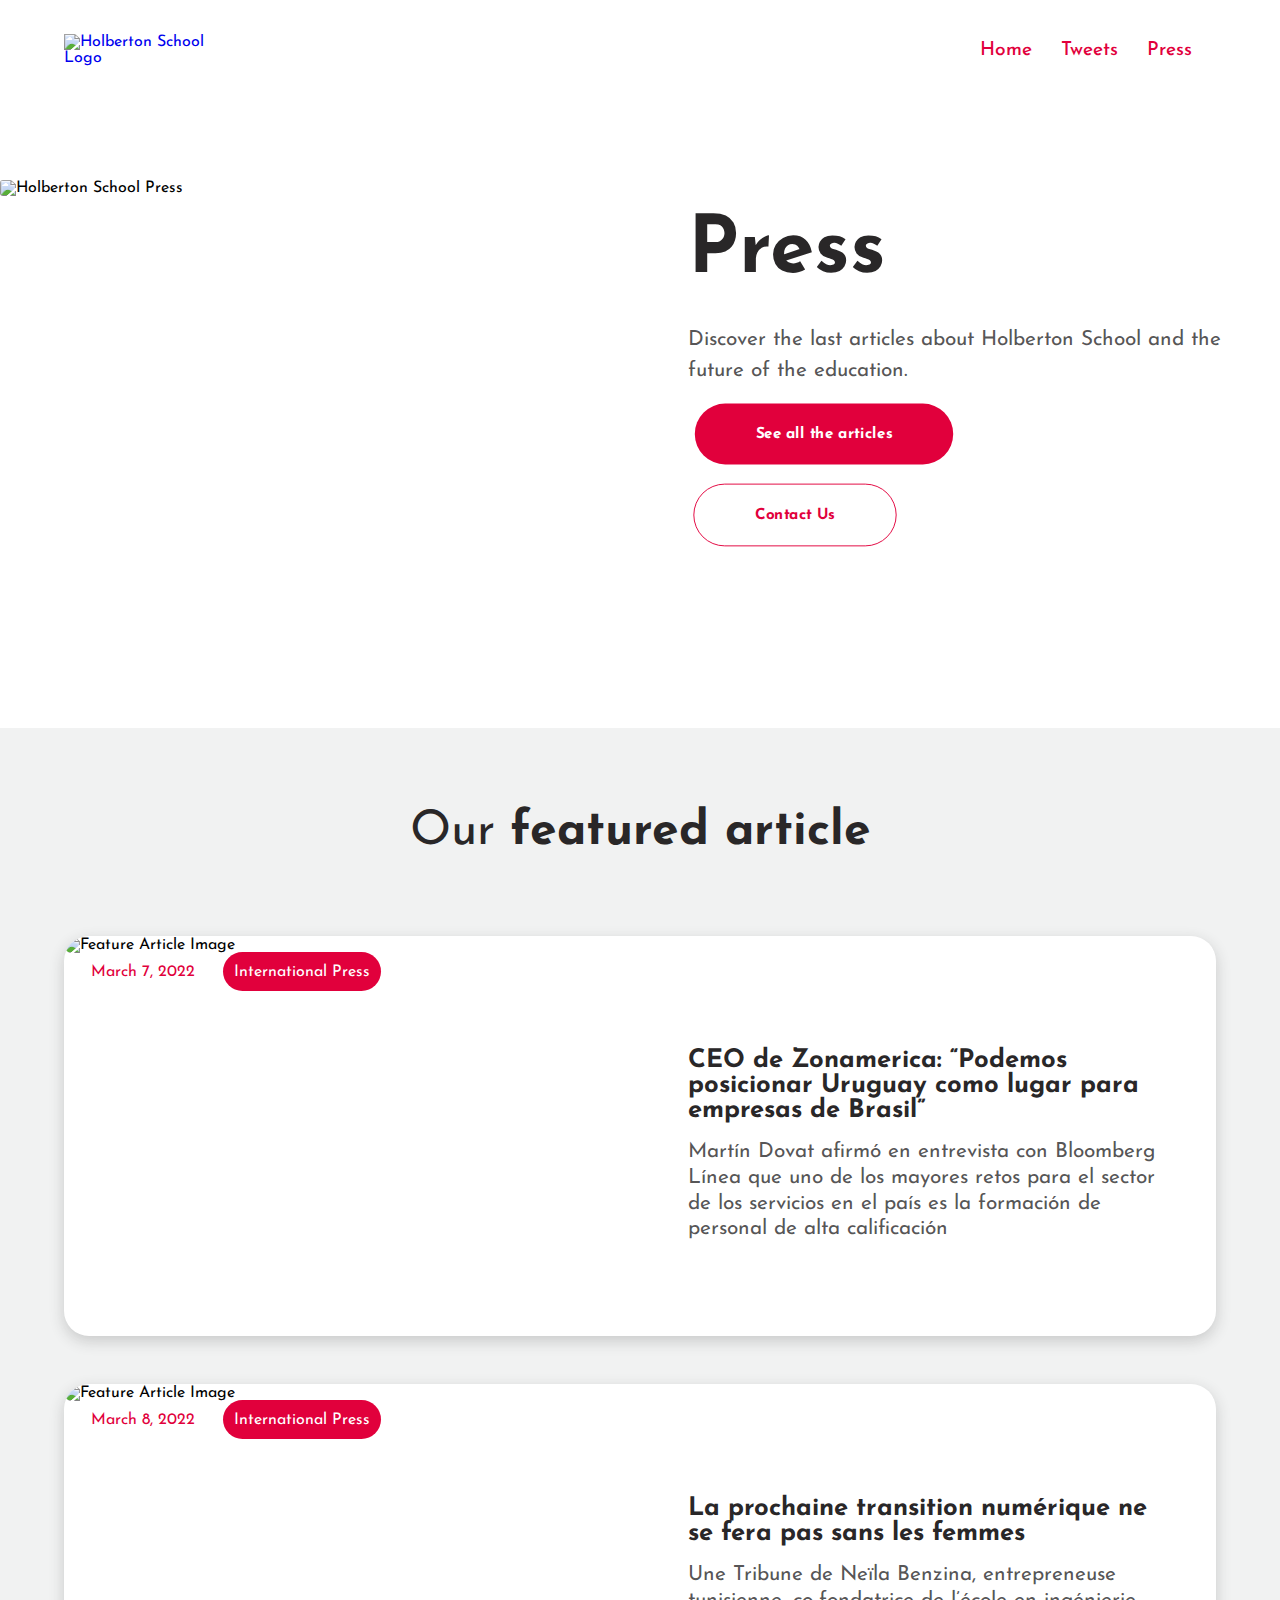
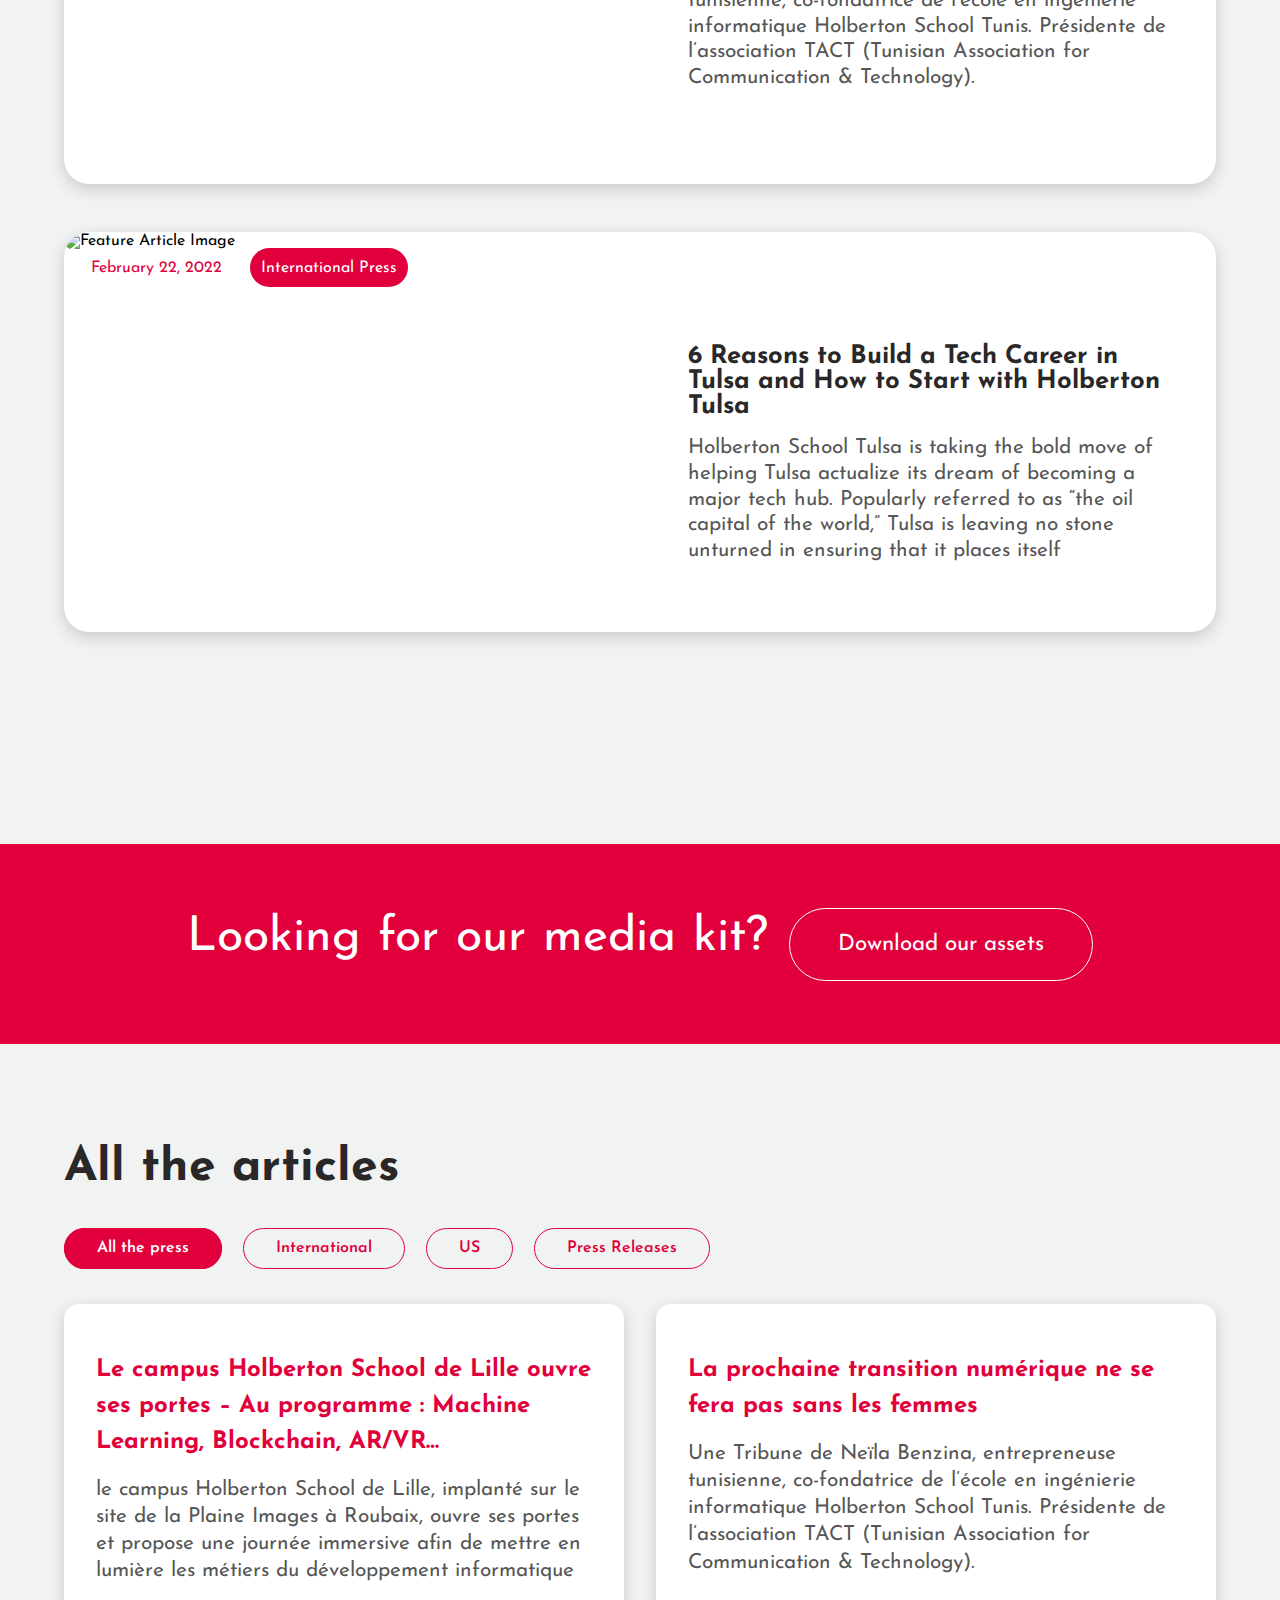
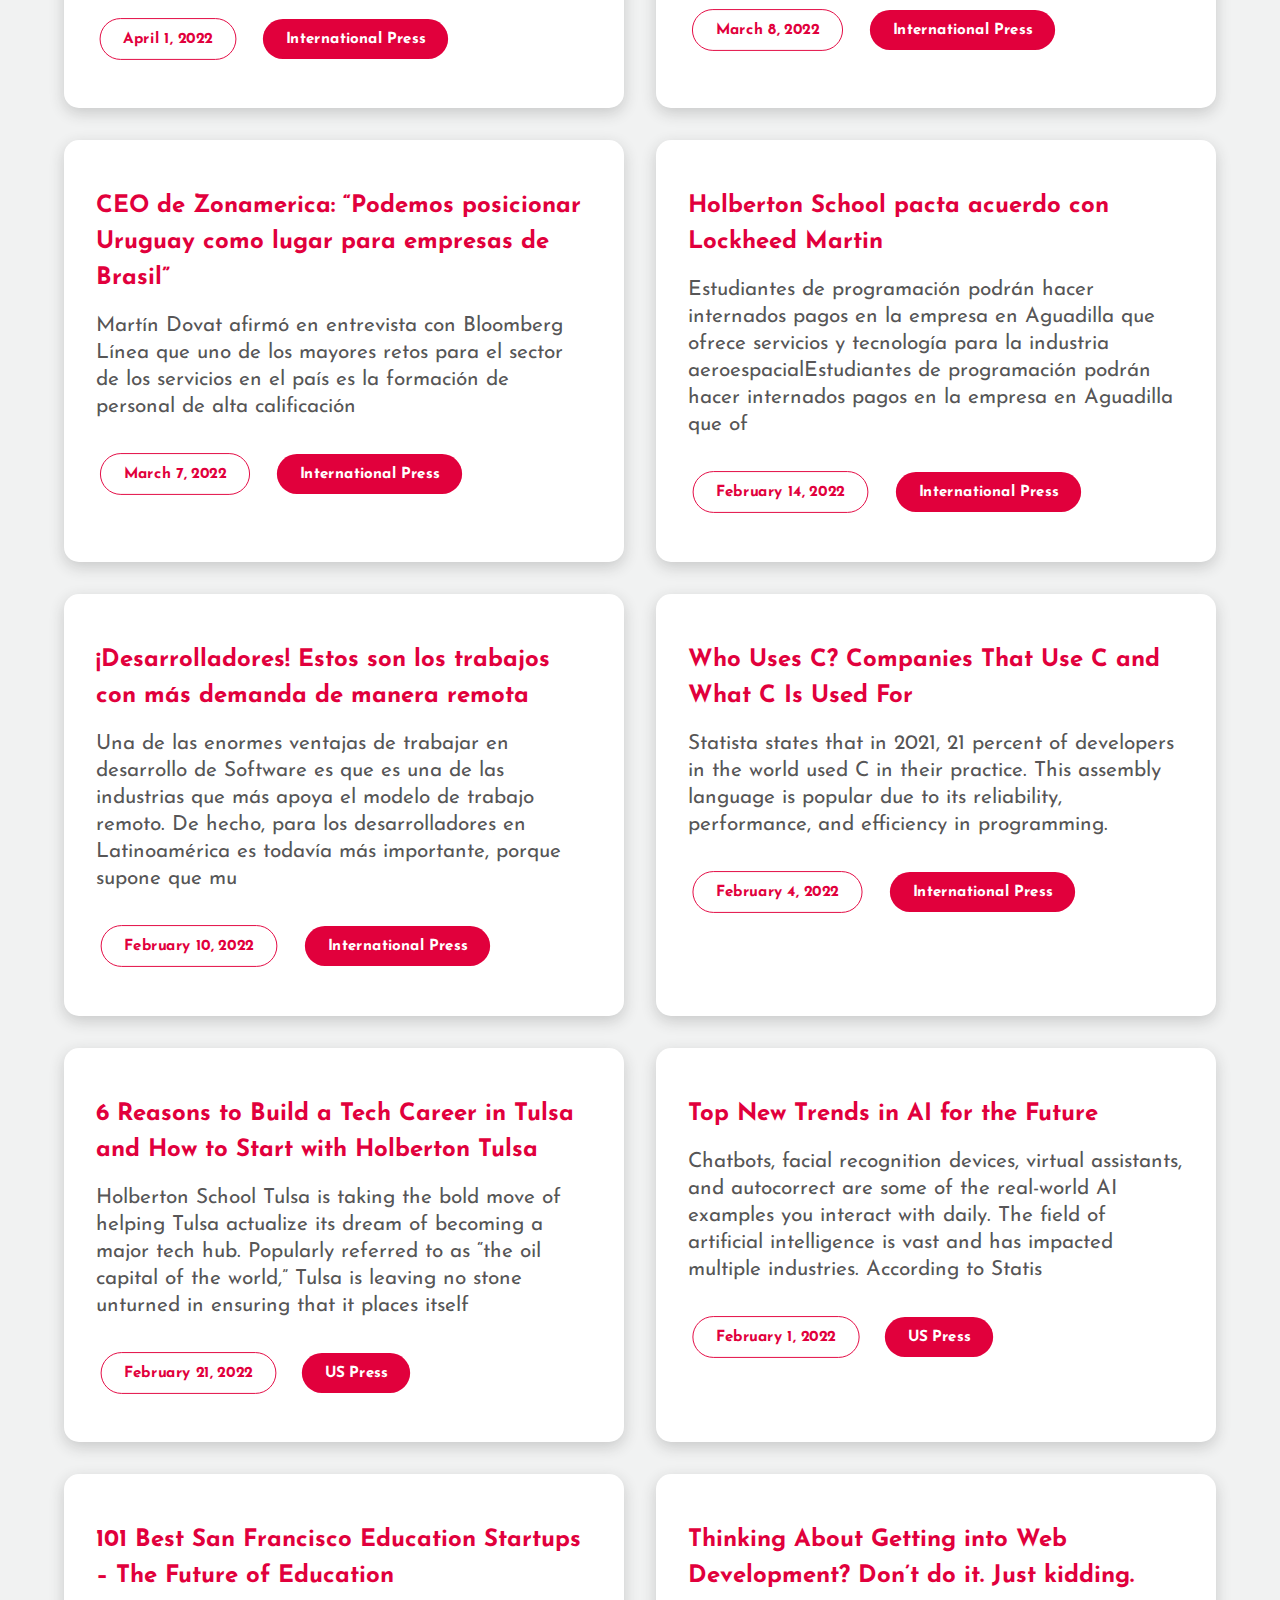
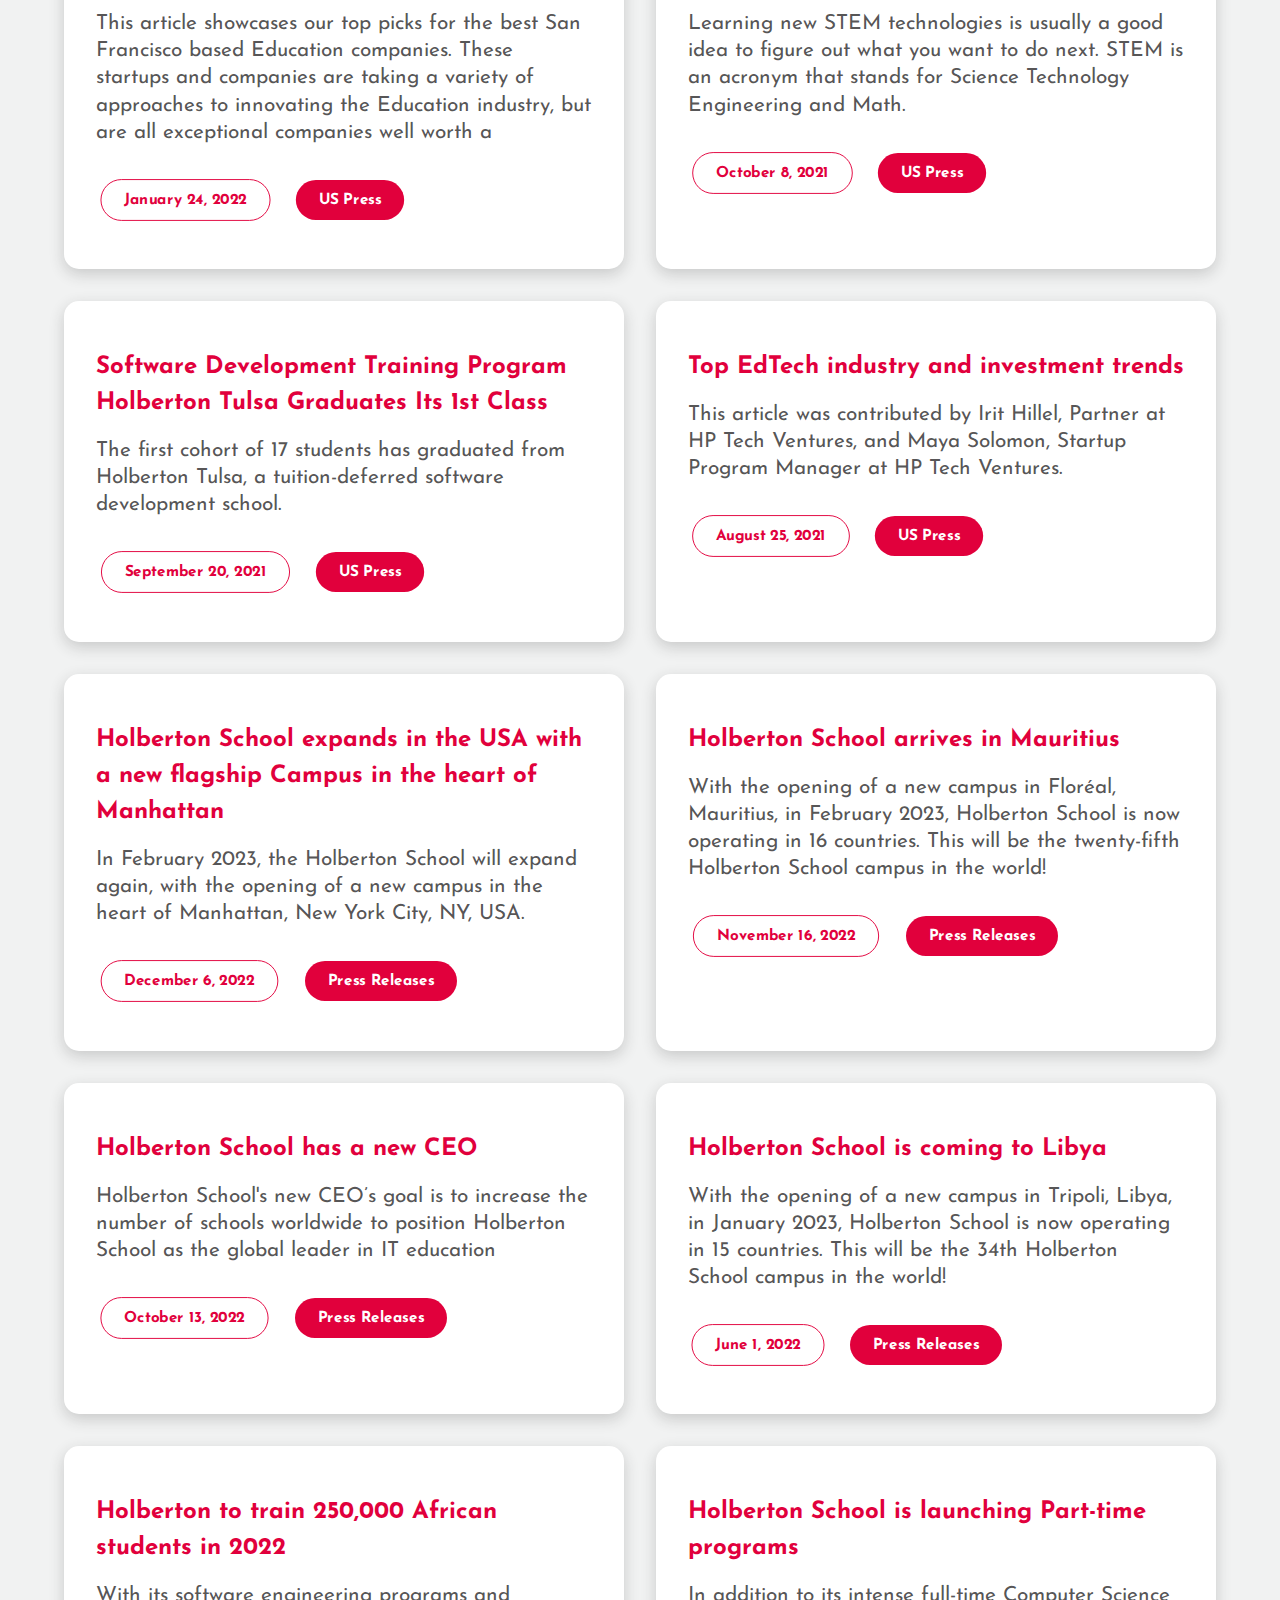
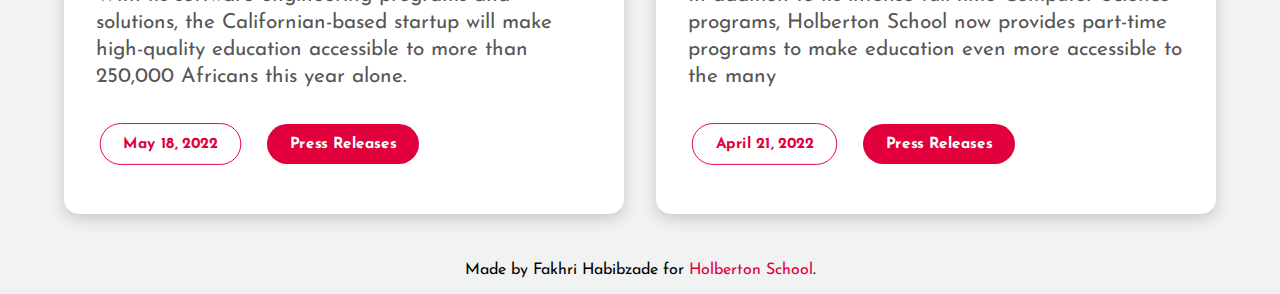
==== press.html @ 5a795b58 "press page added (finally :) )" ====
<!DOCTYPE html>
<html lang="en">
  <head>
    <meta charset="UTF-8" />
    <meta name="viewport" content="width=device-width, initial-scale=1.0" />
    <link rel="stylesheet" href="css/style.css" />
    <link
      href="https://fonts.googleapis.com/css2?family=Josefin+Sans&display=swap"
      rel="stylesheet"
    />
    <title>Holberton School - Press</title>
    <script src="script.js"></script>
  </head>
  <body>
    <header>
      <div class="container header-wrapper">
        <a href="index.html" class="logo">
          <img
            src="https://uploads-ssl.webflow.com/6105315644a26f77912a1ada/63eea844ae4e3022154e2878_Holberton-p-500.png"
            alt="Holberton School Logo"
          />
        </a>
        <nav>
          <ul>
            <li><a href="index.html">Home</a></li>
            <li><a href="tweets.html">Tweets</a></li>
            <li><a href="press.html">Press</a></li>
          </ul>
        </nav>
      </div>
    </header>
    <main>
      <section class="hero-press">
        <div class="left">
          <img
            src="https://uploads-ssl.webflow.com/6105315644a26f77912a1ada/6118fe0e0d105ede02a2185e_Holberton_Tulsa_1387-1200x800-5b2df79.jpg"
            alt="Holberton School Press"
          />
        </div>
        <div class="right">
          <h1>Press</h1>
          <p>
            Discover the last articles about Holberton School and the future of
            the education.
          </p>
          <a class="btn primary-btn" href="#articles">See all the articles</a>
          <br />
          <a class="btn secondary-btn" href="#">Contact Us</a>
        </div>
      </section>
      <section class="divider-grey"></section>
      <section class="featured-articles">
        <h2>Our <span>featured article</span></h2>
        <div class="articles container">
          <article class="article-list">
            <div class="left">
              <img
                src="https://uploads-ssl.webflow.com/61055a196b2e2f7d69b9f5b5/624aaa9c59aaab8924c7a605_CEO%20zonamerica.jpeg"
                alt="Feature Article Image"
              />
              <div class="article-date">
                <div class="date">March 7, 2022</div>
                <div class="article-category">International Press</div>
              </div>
            </div>
            <div class="right">
              <h3>
                CEO de Zonamerica: “Podemos posicionar Uruguay como lugar para
                empresas de Brasil”
              </h3>
              <p>
                Martín Dovat afirmó en entrevista con Bloomberg Línea que uno de
                los mayores retos para el sector de los servicios en el país es
                la formación de personal de alta calificación
              </p>
            </div>
          </article>
          <article class="article-list">
            <div class="left">
              <img
                src="https://uploads-ssl.webflow.com/61055a196b2e2f7d69b9f5b5/624aaab4720e2613b6a16ead_Neila-Benzina-entrepreneuse-tunisienne.jpeg"
                alt="Feature Article Image"
              />
              <div class="article-date">
                <div class="date">March 8, 2022</div>
                <div class="article-category">International Press</div>
              </div>
            </div>
            <div class="right">
              <h3>
                La prochaine transition numérique ne se fera pas sans les femmes
              </h3>
              <p>
                Une Tribune de Neïla Benzina, entrepreneuse tunisienne,
                co-fondatrice de l’école en ingénierie informatique Holberton
                School Tunis. Présidente de l’association TACT (Tunisian
                Association for Communication & Technology).
              </p>
            </div>
          </article>
          <article class="article-list">
            <div class="left">
              <img
                src="https://uploads-ssl.webflow.com/61055a196b2e2f7d69b9f5b5/624aab0963d4af58fff0885f_Capture%20d%E2%80%99e%CC%81cran%202022-04-04%20a%CC%80%2010.23.26-p-800.png"
                alt="Feature Article Image"
              />
              <div class="article-date">
                <div class="date">February 22, 2022</div>
                <div class="article-category">International Press</div>
              </div>
            </div>
            <div class="right">
              <h3>
                6 Reasons to Build a Tech Career in Tulsa and How to Start with
                Holberton Tulsa
              </h3>
              <p>
                Holberton School Tulsa is taking the bold move of helping Tulsa
                actualize its dream of becoming a major tech hub. Popularly
                referred to as “the oil capital of the world,” Tulsa is leaving
                no stone unturned in ensuring that it places itself
              </p>
            </div>
          </article>
        </div>
      </section>
      <section class="divider-red"></section>
      <section class="kit">
        <div class="container">
          <h2>Looking for our media kit?</h2>
          <a href="#">Download our assets</a>
        </div>
      </section>
      <section class="divider-red-reverse"></section>
      <section class="articles">
        <div class="container">
          <h2>All the articles</h2>
          <div class="tabs-menu">
            <a id="all" class="category-title active" href="javascript:;"
              >All the press</a
            >
            <a id="international" class="category-title" href="javascript:;"
              >International</a
            >
            <a id="us" class="category-title" href="javascript:;">US</a>
            <a id="press" class="category-title" href="javascript:;"
              >Press Releases</a
            >
          </div>
          <div id="tabs" class="tabs-content"></div>
        </div>
      </section>
    </main>
    <footer>
      <p>
        Made by Fakhri Habibzade for
        <a href="https://apply.holbertonschool.com" target="_blank"
          >Holberton School</a
        >.
      </p>
    </footer>
  </body>
</html>
---- css/style.css ----
*{
    margin: 0;
    padding: 0;
    box-sizing: border-box;
}

:root{
    --primary-color: #e1003c;
    --secondary-color: rgba(41, 39, 40, .8);
    --background-color: #f1f2f2;
    --primary-text-color: #292728;
    --secondary-text-color: rgba(41, 39, 40, .8);
}

a{
    text-decoration: none;
}
ul{
    list-style-type: none;
}

.primary-btn{
    background-color: var(--primary-color);
    color: #fff;
    
}

.secondary-btn{
    border: 1px solid var(--primary-color);
    color: var(--primary-color);
}

.container{
    width: 90%;
    margin: 0 auto;
}

body{
    font-family: 'Josefin Sans', sans-serif;
}

header{
    position: -webkit-sticky;
    position: sticky;
    top: 0;
    background-color: #fff;
    z-index: 10;
}

.header-wrapper{
    height: 100px;
    display: grid;
    grid-template-columns: repeat(2, 1fr);
    justify-content: space-between; 
    align-items: center;
}

.header-wrapper .right{
    grid-column: 1/3;
    text-align: right;
}


.logo{
    width: 150px;
}

.logo img{
    width: 100%;
}

nav ul{
    text-align: right;
}
nav ul li{
    display: inline-block;
}

nav ul li a{
    color: var(--primary-color);
    font-size: 1.2rem;
    font-weight: 500;
    padding-right: 1.5rem;
    transition: 0.3s;
}

nav ul li a:hover{
    color: black;
}

.home-page section{
    height: 100vh;
}

.home-page{
    display: grid;
    grid-template-columns: repeat(3, 1fr);
    column-gap: 2rem;
}

.hero{
    grid-column: 3 span;
    background-color: var(--background-color);
    background-image: url('https://uploads-ssl.webflow.com/6105315644a26f77912a1ada/611e13a82c74407dfebd313f_semi-logo-holberton-01.svg');
    background-repeat: no-repeat;
    background-position: top right;
}

.hero h1{
    font-size: 80px;
    color: var(--primary-text-color);
    font-weight: 600;
    padding-top: 10rem;
}

.btn{
    display: inline-block;
    padding: 1.5rem 4rem;
    border-radius: 80px;
    transition: 0.3s;
    margin-top: 1rem;
    margin-right: 0.8rem;
    font-weight: bold;
    transform: scale(0.95);
}

.btn:hover{
    transform: scale(1);
}



.home-page .content{
    height: auto;
    grid-column: 1/3;
    display: grid;
    grid-template-columns: repeat(2, 1fr);
    grid-gap: 2rem; 
    padding: 0 1.5rem;
}

.home-page .content .content-title{
    grid-column: 1/3;
    text-align: center;
    font-size: 2rem;
    color: var(--primary-text-color);
    margin-top: 2rem;
}

.home-page .content .content-item img{
    width: 100%;
    border-radius: 2rem;
}

.home-page .content .content-item .item-title,
.home-page aside .aside-subtitle{
    color: var(--primary-color);
    font-weight: 500;
    font-size: 0.9rem;
    margin-top: 1rem;
}

.home-page .content .content-item .item-subtitle{
    color: var(--primary-text-color);
    line-height: 1.5;
    margin: 1rem 0;
}

.home-page .content .content-item p{
    color: var(--secondary-text-color);
    padding-bottom: 1rem;
}

.home-page aside{
    padding: 1rem;
    background-color: var(--background-color);
}

.home-page aside h2{
    text-align: center;
    font-size: 2rem;
    padding: 1rem;
    margin: 2rem 0;
}
.home-page aside h2:first-child{
    margin-top: 0;
}

.home-page aside p{
    padding-bottom: 1rem;
}

.home-page article{
    grid-column: 1/4;
    margin-top: 5rem;
    display: flex;
    flex-direction: column;
    align-items: center;
}

.home-page article img{
    border-radius: 40px;
    width: 70%;
}

.small{
    width: 20%!important;
}

.article-content{
    width: 70%;
    text-align: left;
}

.home-page article span{
    display: block;
    font-weight: normal;
    color: var(--secondary-text-color);
    font-size: 0.9rem;
    padding-top: 1.5rem;
}

.home-page article .article-title{
    color: var(--primary-color);
    margin: 1.5rem 0;
}


.home-page article .article-subtitle{
    font-size: 1rem;
    margin-bottom: 1rem;
    color: var(--primary-text-color);
}

.home-page article p{
    margin-bottom: 1rem;
    color: var(--primary-text-color);
    line-height: 1.6;
}
footer{
    padding: 1rem 0;
    background-color: var(--background-color);
}


footer p{
    text-align: center;
}
footer p a{
    color: var(--primary-color);
}


/* Tweets.html */

.tweets-page{
    text-align: center;
}

.tweets-page .title-wrapper{
    background-color: var(--background-color);
    color: var(--primary-text-color);
    padding: 1rem 0;
}



/* Press.html */

.hero-press{
    display: grid;
    grid-template-columns: repeat(2, 1fr);
    padding: 5rem 0;
}

.hero-press .left img{
    width: 100%;
    height: 400px;
    border-radius: 10px 25px 25px 10px;
}

.hero-press .right{
    padding: 0 3rem;
}

.hero-press .right h1{
    color: var(--primary-text-color);
    font-size: 5rem;
    margin: 2rem 0;
    text-align: left;
}

.hero-press .right p{
    font-size: 1.3rem;
    color: var(--secondary-text-color);
    line-height: 1.5;
}

.divider-grey{
    width: 100%;
    height: 100px;
    background: url('https://uploads-ssl.webflow.com/6105315644a26f77912a1ada/610599c2a1cb34f002714d61_waves.svg');
    background-position: 100% 100%;
    background-size: 200% 100px;
    transform: rotate(180deg);
}

.divider-red,
.divider-red-reverse{
    background-color: var(--background-color)!important;
    background: url('https://uploads-ssl.webflow.com/6105315644a26f77912a1ada/610595c425bbb701519b65fe_wavesNegative.svg');
    height: 100px;
    background-color: rgba(0, 0, 0, 0);
    background-position: 100% 100%;
    background-size: 200% 100px;
}

.divider-red-reverse{
    transform: rotate(180deg);
}

.featured-articles{
    background-color: var(--background-color);
    padding: 2rem 0;
}


.featured-articles h2{
    text-align: center;
    font-size: 3rem;
    font-weight: 400;
    color: var(--primary-text-color);
    padding: 3rem 0 5rem;
}

.featured-articles h2 span{
    font-weight: bold;
}

.featured-articles .article-list{
    height: 400px;
    display: grid;
    grid-template-columns: repeat(2, 1fr);
    border-radius: 25px;
    background-color: #fff;
    transition: 0.3s;
    box-shadow: 0 5px 15px rgb(41 39 40 / 20%);
    overflow: hidden;
    cursor: pointer;
    margin-bottom: 3rem;
}

.featured-articles .article-list:hover,
.tabs-content .tabs-item:hover{
    box-shadow: 0 5px 15px rgb(30 61 96 / 3%);
    transform: translateY(-1rem);
}
.featured-articles .article-list .left{
    overflow: hidden;
    position: relative;
}

.featured-articles .article-list .left img{
    width: 100%;
    height: 100%;
    transition: 0.5s;
    border-radius: 25px 0 0 25px;
    transform: scale(1);
    object-fit: cover;
    vertical-align: middle;
}

.featured-articles .article-list:hover img{
    transform: scale(1.1);
}

.featured-articles .article-list .left .article-date{
    position: absolute;
    top: 1rem;
    left: 1rem;
}

.featured-articles .article-list .left .article-date .date,
.featured-articles .article-list .left .article-date .article-category{
    display: inline-block;
    background-color: #fff;
    color: var(--primary-color);
    border-radius:20px;
    padding: 0.7rem;
    margin-right: 0.7rem;
}
.featured-articles .article-list .left .article-date .article-category{
    background-color: var(--primary-color);
    color: #fff;
}

.featured-articles .article-list .right{
    padding: 7rem 3rem;
}

.featured-articles .article-list .right h3{
    color: var(--primary-text-color);
    font-size: 1.6rem;
    transition: 0.3s;
    margin-bottom: 1rem;
}

.featured-articles .article-list:hover h3{
    color: var(--primary-color);
}

.featured-articles .article-list .right p{
    font-size: 1.3rem;
    line-height: 1.6rem;
    color: var(--secondary-text-color);
}


.kit{
    height: 200px;
    text-align: center;
    color: #fff;
    background-color: var(--primary-color);
    display: flex;
    align-items: center;
}


.kit h2{
    font-size: 3rem;
    word-spacing: 2px;
    font-weight: normal;
    display: inline-block;
    margin-right: 1rem;
}
.kit a{
    display: inline-block;
    color: #fff;
    font-size: 1.4rem;
    border-radius: 40px;
    border: 1px solid #fff;
    padding: 1.5rem 3rem;
    transform: scale(1);
    transition: 0.3s;
}

.kit a:hover{
    transform: scale(1.05);
}

.articles{
    background-color: var(--background-color);
    padding-bottom: 2rem;
}

.articles h2{
    font-size: 3rem;
    font-weight: bold;
    color: var(--primary-text-color);
}
.tabs-menu{
    margin: 3rem 0;
}

.tabs-menu a{
    color: var(--primary-color);
    font-weight: 600;
    border: 1px solid var(--primary-color);
    border-radius: 40px;
    padding: 0.7rem 2rem;
    margin-right: 1rem;
    transition: 0.3s;
}
.tabs-menu a.active{
    background-color: var(--primary-color);
    color: #fff;
}
.tabs-menu a:hover:not(.active){
    background-color: #9a0029;
    color: #fff;
    border: none;
}

.tabs-content{
    display: grid;
    grid-template-columns: repeat(2, 1fr);
    gap: 2rem;
}

.tabs-content .tabs-item{
    display: block;
    background-color: #fff;
    box-shadow: 0 5px 15px rgb(41 39 40 / 20%);
    padding: 3rem 2rem;
    border-radius: 15px;
    transition: transform 0.5s;
}

.tabs-content .tabs-item h3{
    color: var(--primary-color);
    font-size: 1.5rem;
    line-height: 1.5;
}

.tabs-content .tabs-item  p{
    font-size: 1.3rem;
    color: var(--secondary-text-color);
    line-height: 1.3;
    margin: 1rem 0;
}

.tabs-content .tabs-about .btn{
    padding: 0.8rem 1.5rem;
}


.tabs-content .tabs-about .btn:hover{
    transform: scale(0.95)!important;
}
@media screen and (max-width: 1025px){

    
    .home-page,
    .home-page .content{
        grid-template-columns: repeat(1, 1fr);
    }

    .hero{
        height: 50vh;
        background-size: 30%;
        background-position: right center;
    }
    
    .hero h1{
        font-size: 36px;
        padding-top: 7rem;
    }

    .btn{
        padding: 1rem 2rem;
        margin-right: 0;
    }

    .home-page .hero,
    .home-page .content,
    .home-page .content .content-title,
    .home-page article{
        grid-column: 1;
    }

    .home-page article{
        margin-top: 3rem;
    }

    .home-page article img{
        width: 80%;
    }
}
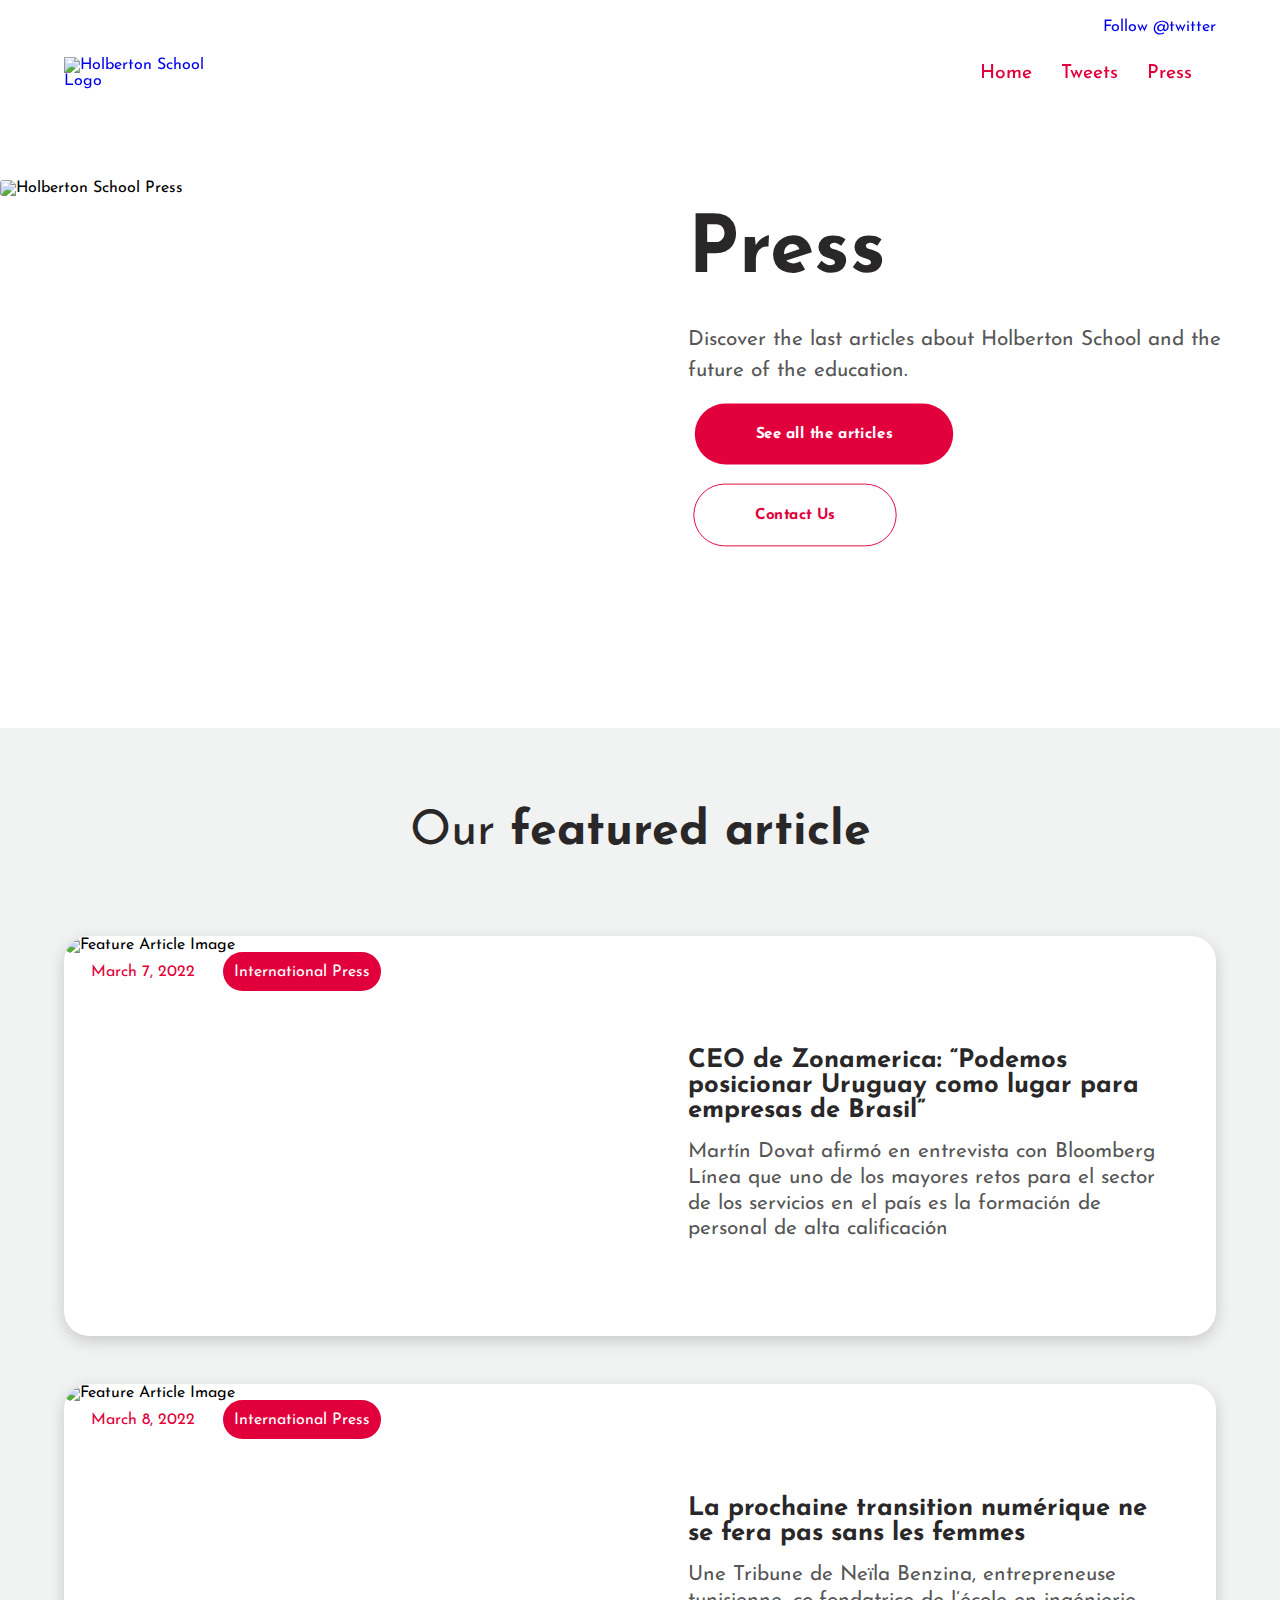
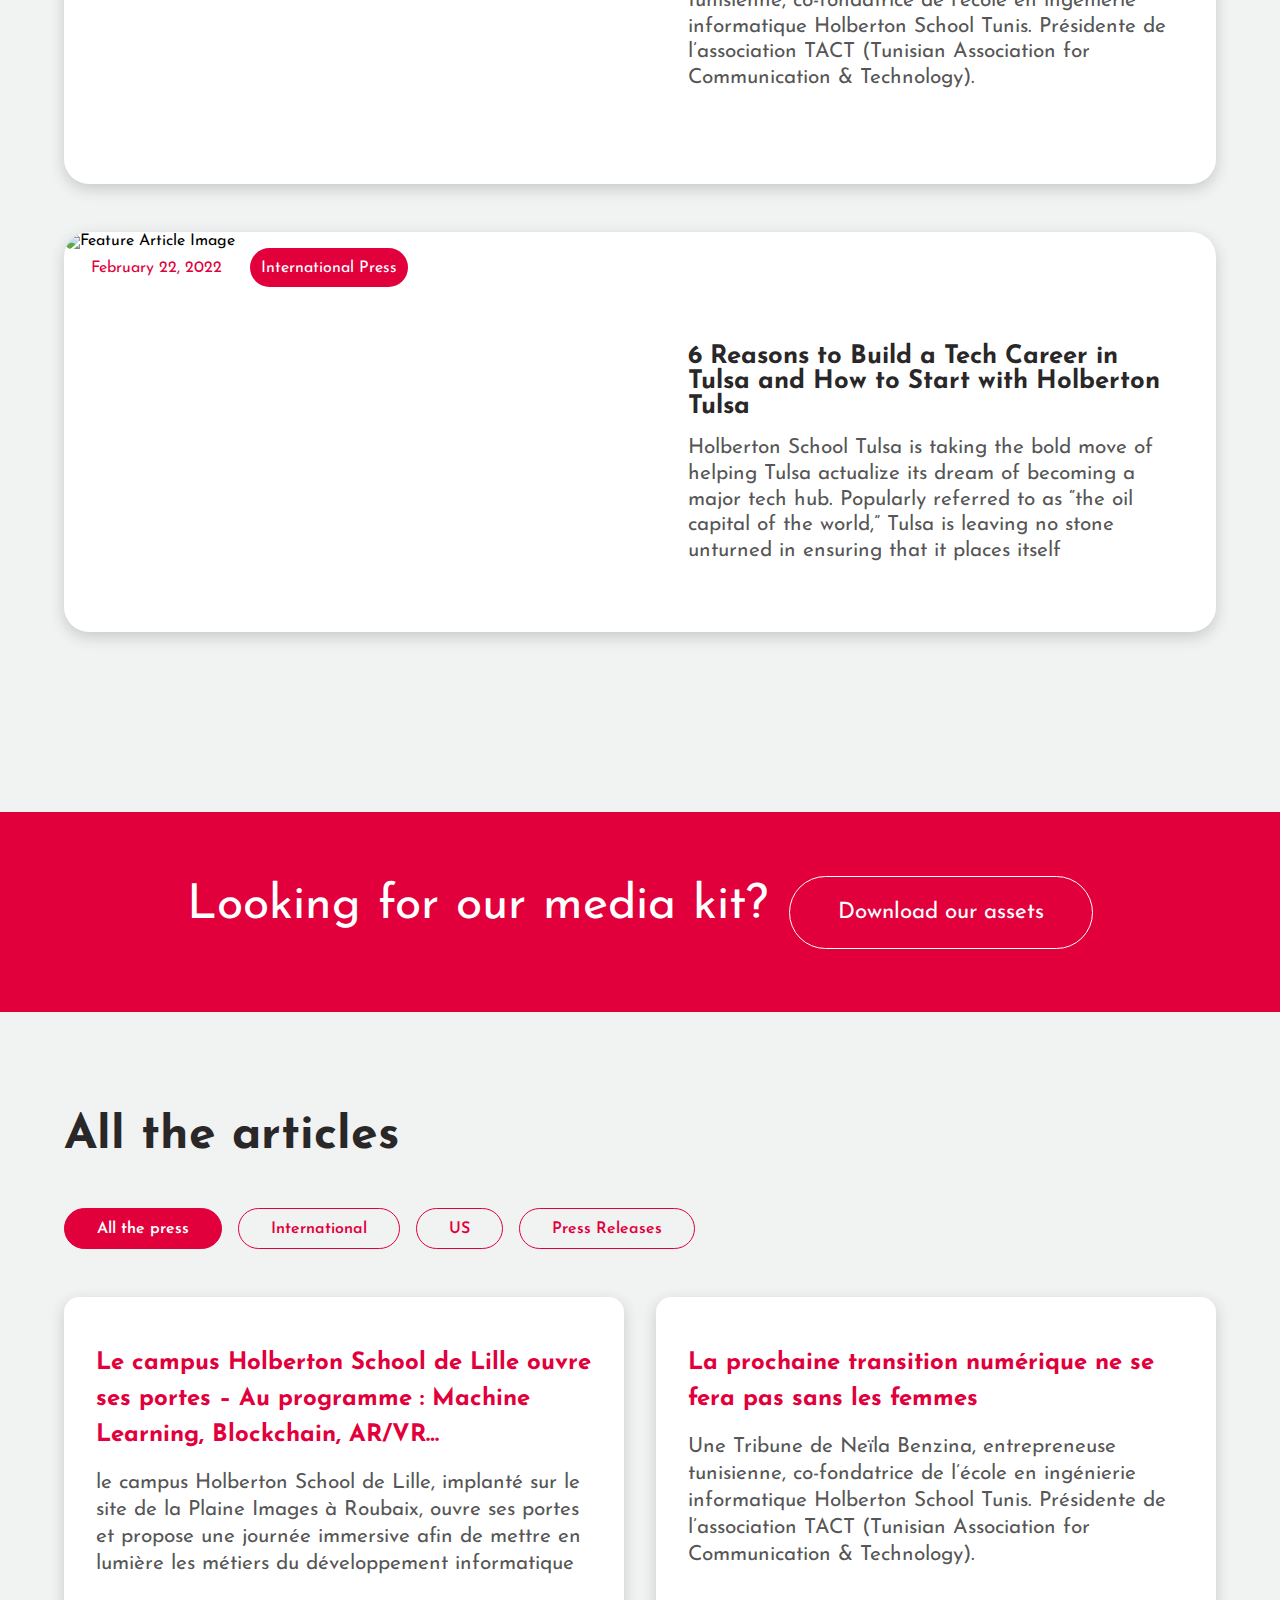
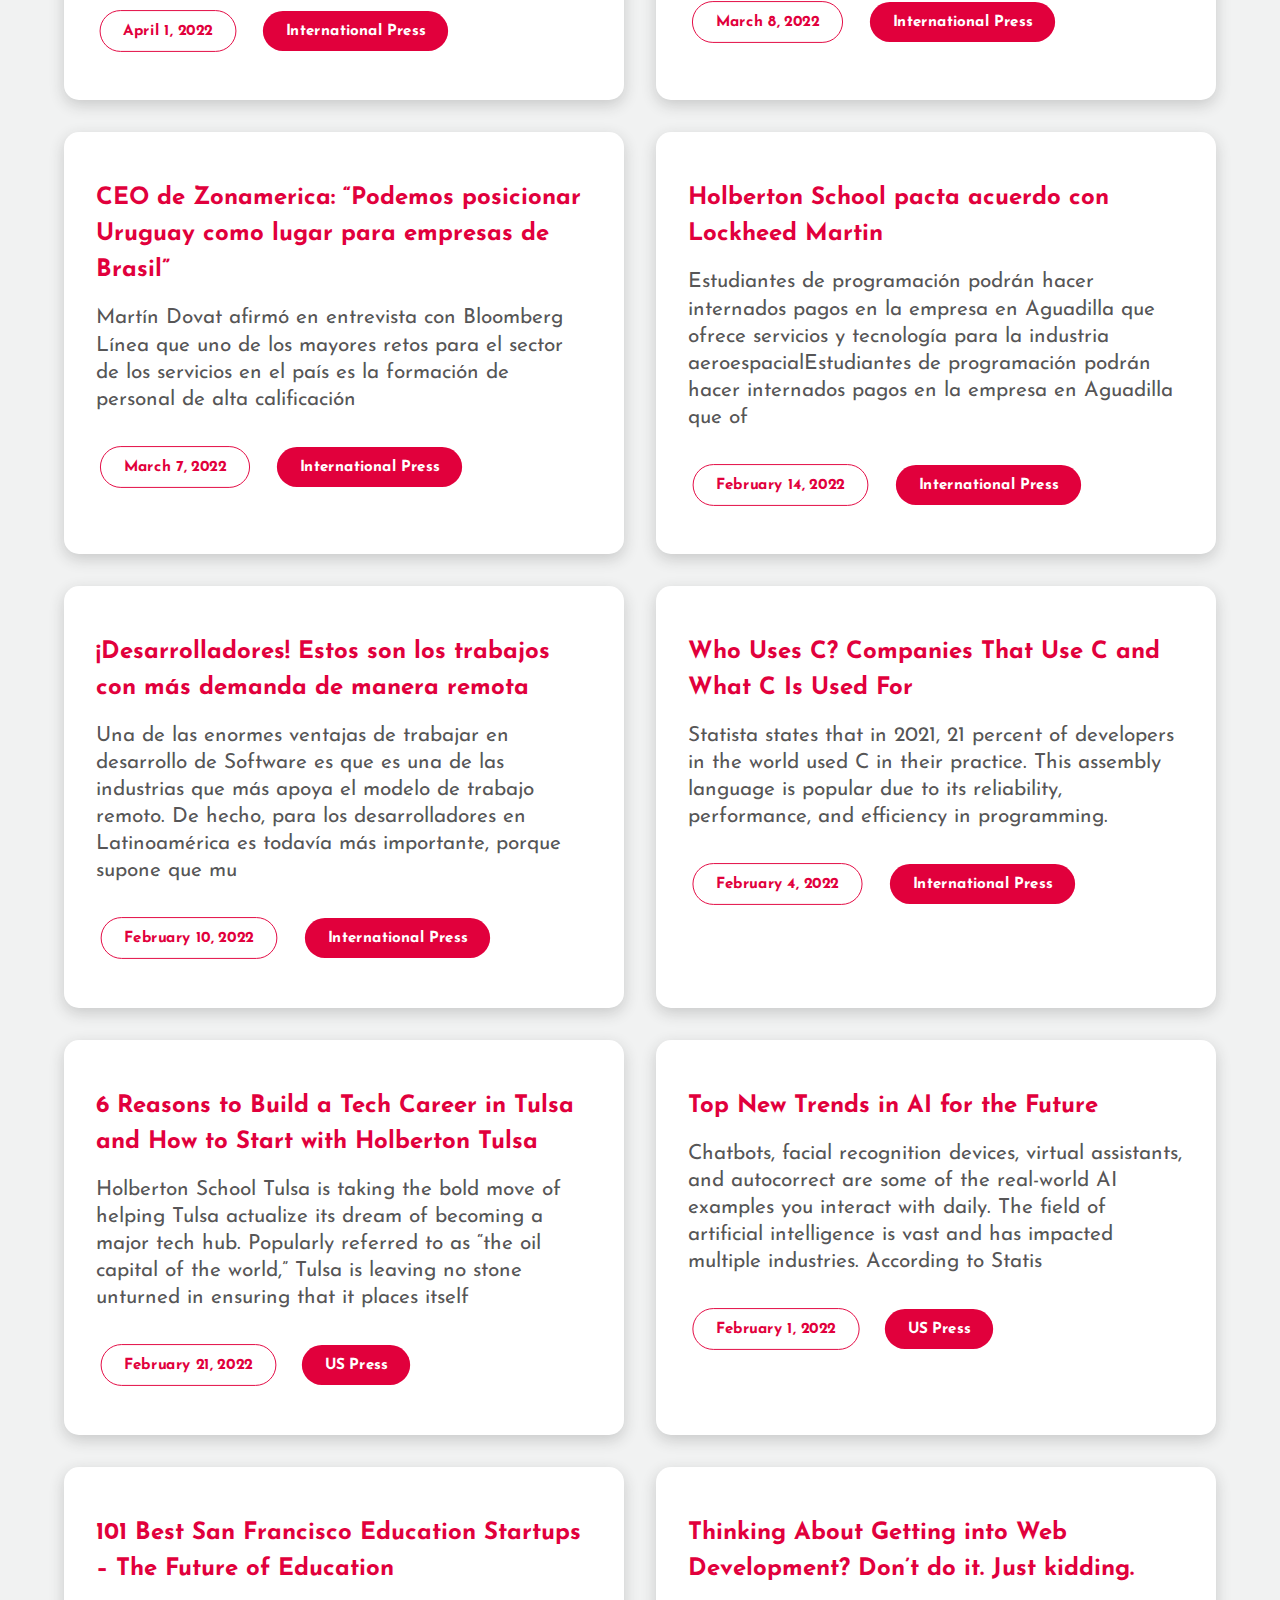
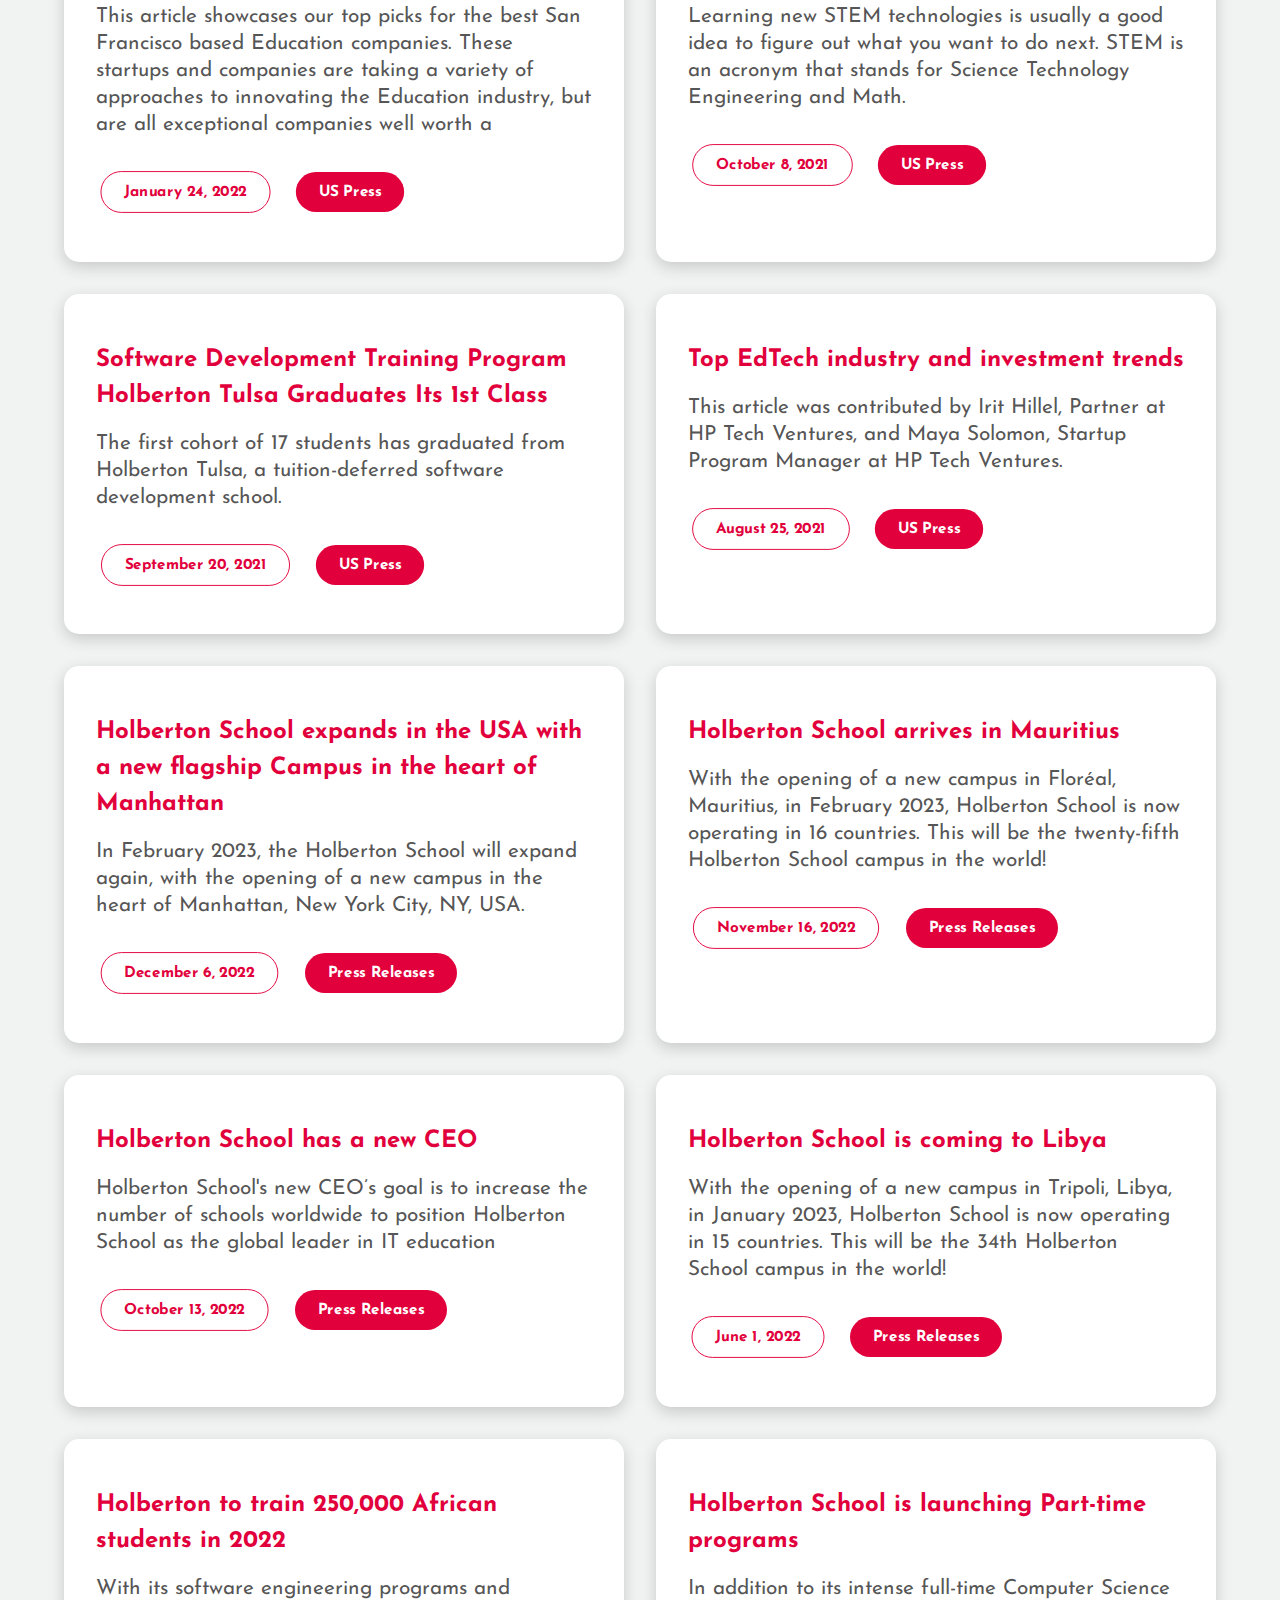
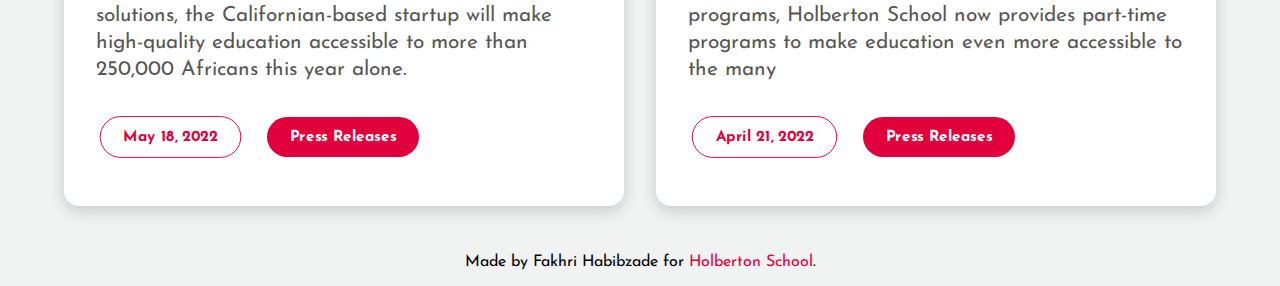
==== commit a6eee0b9: "press page made responsive" ====
--- a/press.html
+++ b/press.html
@@ -10,10 +10,33 @@
     />
     <title>Holberton School - Press</title>
     <script src="script.js"></script>
+    <script
+    async
+    src="https://platform.twitter.com/widgets.js"
+    charset="utf-8"
+  ></script>
   </head>
   <body>
     <header>
       <div class="container header-wrapper">
+        <div class="right">
+          <iframe
+            src="https://www.facebook.com/plugins/share_button.php?href=http%3A%2F%2F35.180.191.104%2F&layout&size&width=77&height=20&appId"
+            width="77"
+            height="20"
+            style="border: none; overflow: hidden"
+            scrolling="no"
+            frameborder="0"
+            allowfullscreen="true"
+            allow="autoplay; clipboard-write; encrypted-media; picture-in-picture; web-share"
+          ></iframe>
+          <a
+            href="https://twitter.com/twitter?ref_src=twsrc%5Etfw"
+            class="twitter-follow-button"
+            data-show-count="false"
+            >Follow @twitter</a
+          >
+        </div>
         <a href="index.html" class="logo">
           <img
             src="https://uploads-ssl.webflow.com/6105315644a26f77912a1ada/63eea844ae4e3022154e2878_Holberton-p-500.png"
@@ -51,7 +74,7 @@
       <section class="divider-grey"></section>
       <section class="featured-articles">
         <h2>Our <span>featured article</span></h2>
-        <div class="articles container">
+        <div class="container">
           <article class="article-list">
             <div class="left">
               <img
--- a/css/style.css
+++ b/css/style.css
@@ -380,8 +380,7 @@
     left: 1rem;
 }
 
-.featured-articles .article-list .left .article-date .date,
-.featured-articles .article-list .left .article-date .article-category{
+.featured-articles .article-list .left .article-date div{
     display: inline-block;
     background-color: #fff;
     color: var(--primary-color);
@@ -460,6 +459,7 @@
 }
 .tabs-menu{
     margin: 3rem 0;
+    display: flex;
 }
 
 .tabs-menu a{
@@ -518,20 +518,34 @@
     transform: scale(0.95)!important;
 }
 @media screen and (max-width: 1025px){
-
-    
+    header{
+        height: 120px;
+    }
+    .header-wrapper .logo{
+        grid-column: 1/3;
+        margin: 1rem auto;
+    }
+
+    header nav ul{
+        text-align: center;
+    }
+
     .home-page,
-    .home-page .content{
+    .home-page .content,
+    .tabs-content,
+    .header-wrapper,
+    .hero-press,
+    .featured-articles .article-list{
         grid-template-columns: repeat(1, 1fr);
     }
 
-    .hero{
+    .home-page .hero{
         height: 50vh;
         background-size: 30%;
         background-position: right center;
     }
     
-    .hero h1{
+    .home-page .hero h1{
         font-size: 36px;
         padding-top: 7rem;
     }
@@ -555,4 +569,51 @@
     .home-page article img{
         width: 80%;
     }
-}
+
+    .tabs-menu{
+        flex-direction: column;
+    }
+    .tabs-menu a{
+        text-align: center;
+        padding: 1rem 0;
+        margin-bottom: 1rem;
+    }
+
+    
+    .hero-press .left{
+        margin: 0 1rem;
+    }
+
+    .hero-press .left img{
+        border-radius: 25px;
+    }
+
+    
+    .featured-articles .article-list{
+        height: max-content;
+    }
+    
+    .featured-articles .article-list .left img{
+        border-bottom-left-radius: 0;
+        border-bottom-right-radius: 0;
+    }
+    
+    .featured-articles .article-list .right{
+        padding: 2rem 1rem;
+    }
+
+    .featured-articles .article-list .left .article-date div{
+        display: block;
+        margin-bottom: 0.7rem;
+    }
+
+    .articles h2{
+        text-align: center;
+    }
+
+    .tabs-content .tabs-about a{
+        display: block;
+        width: max-content;
+    }
+    
+}
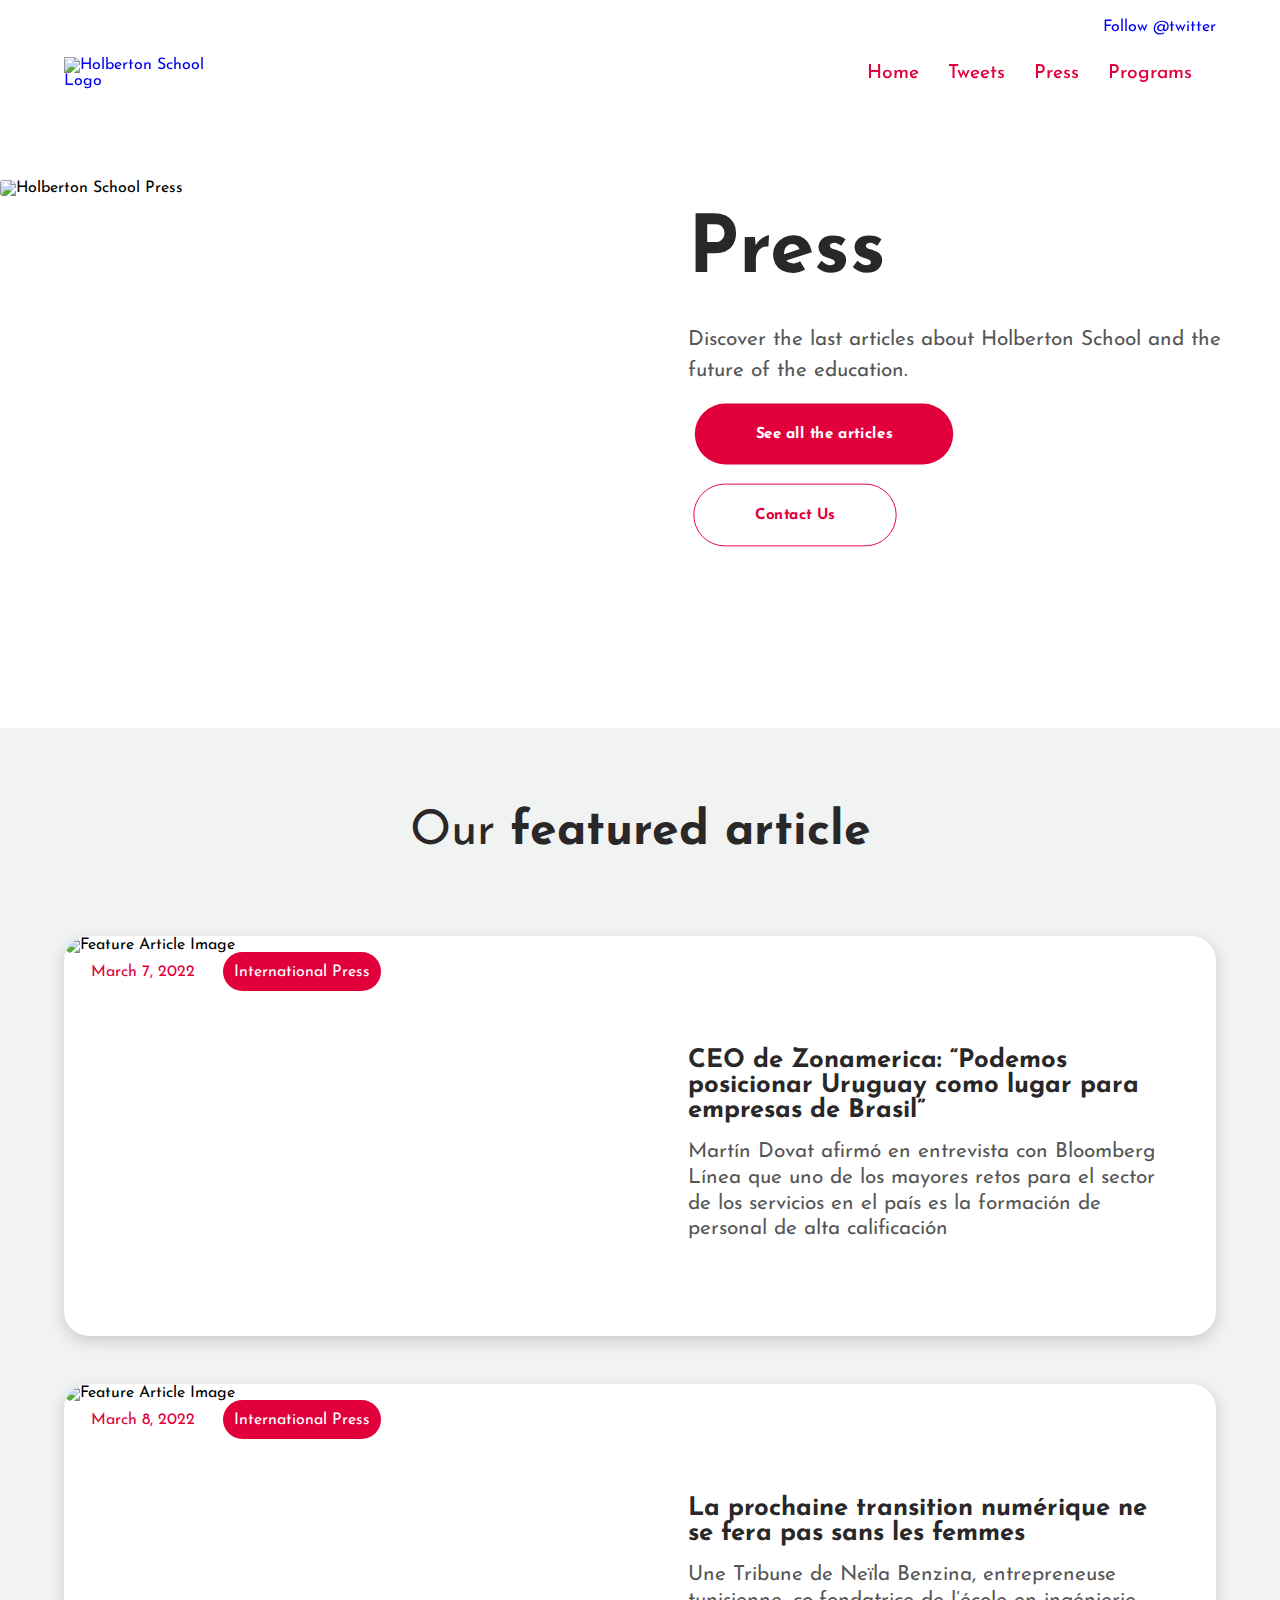
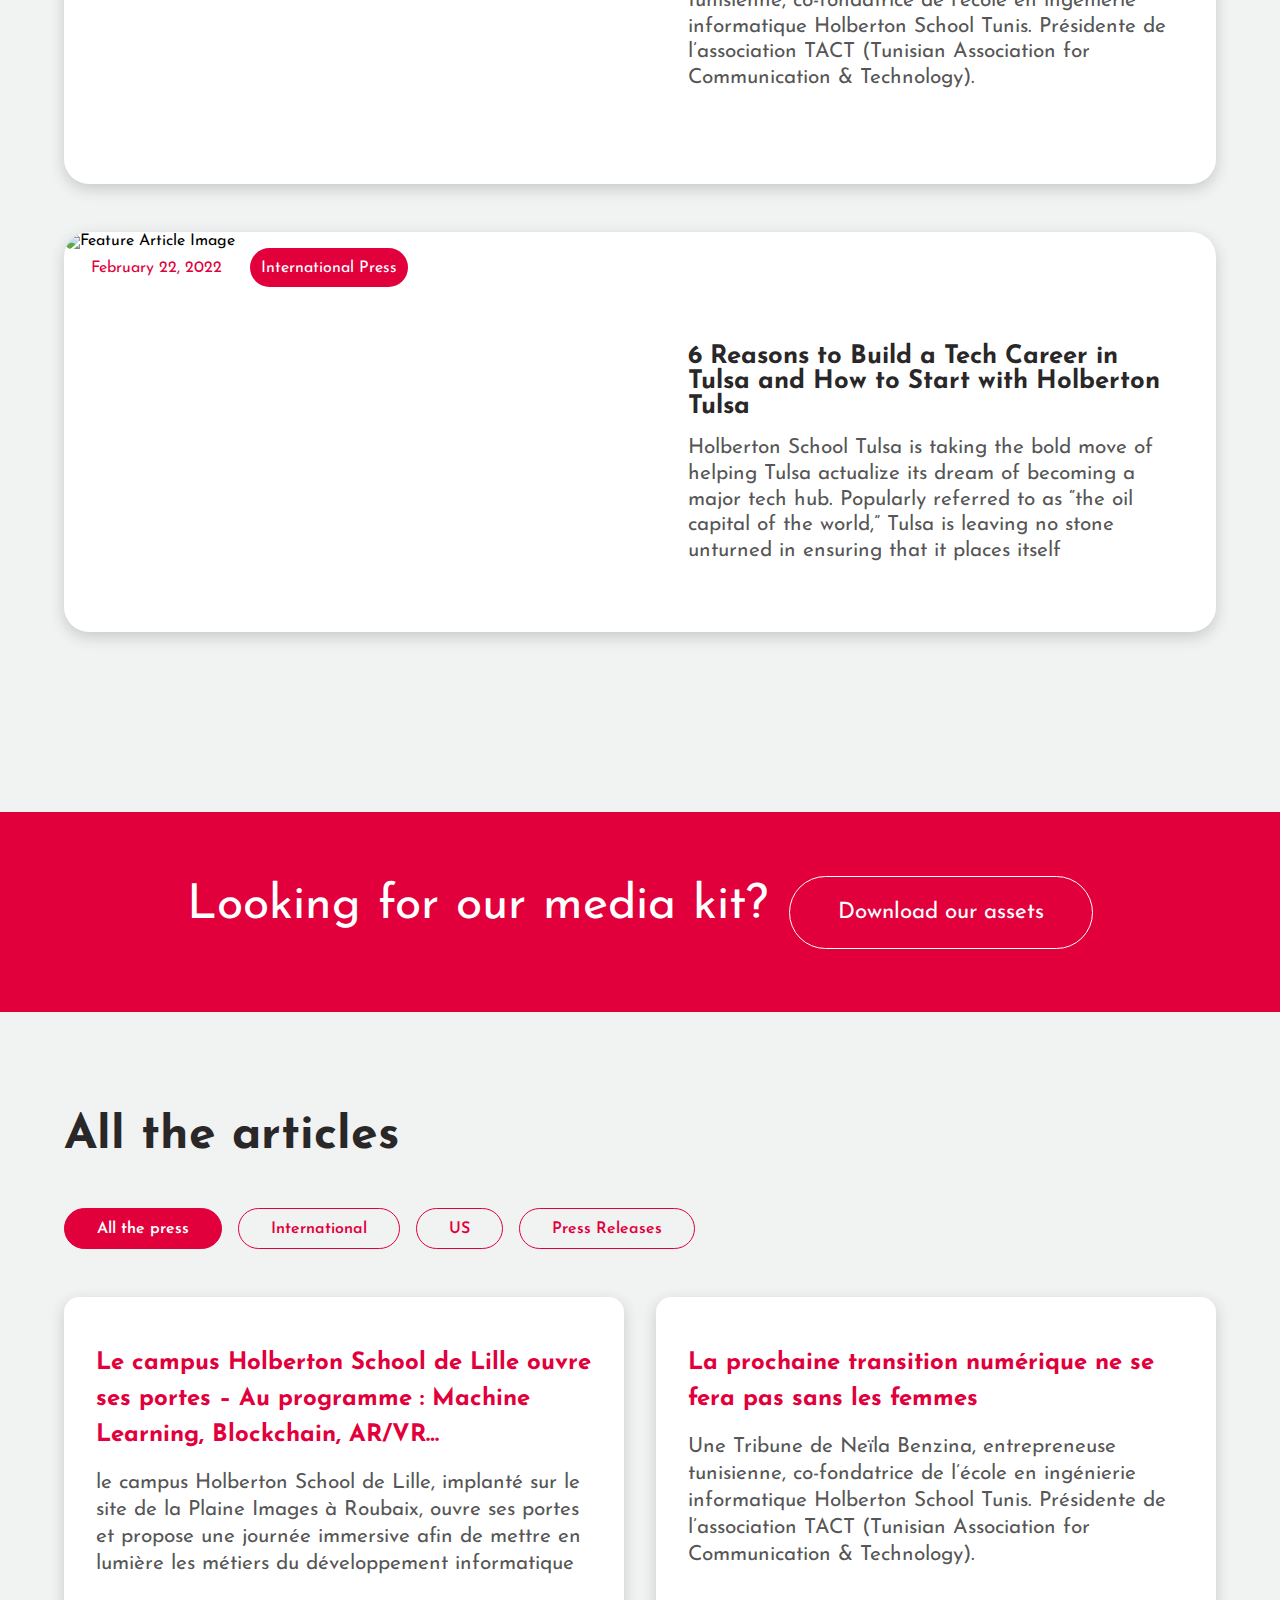
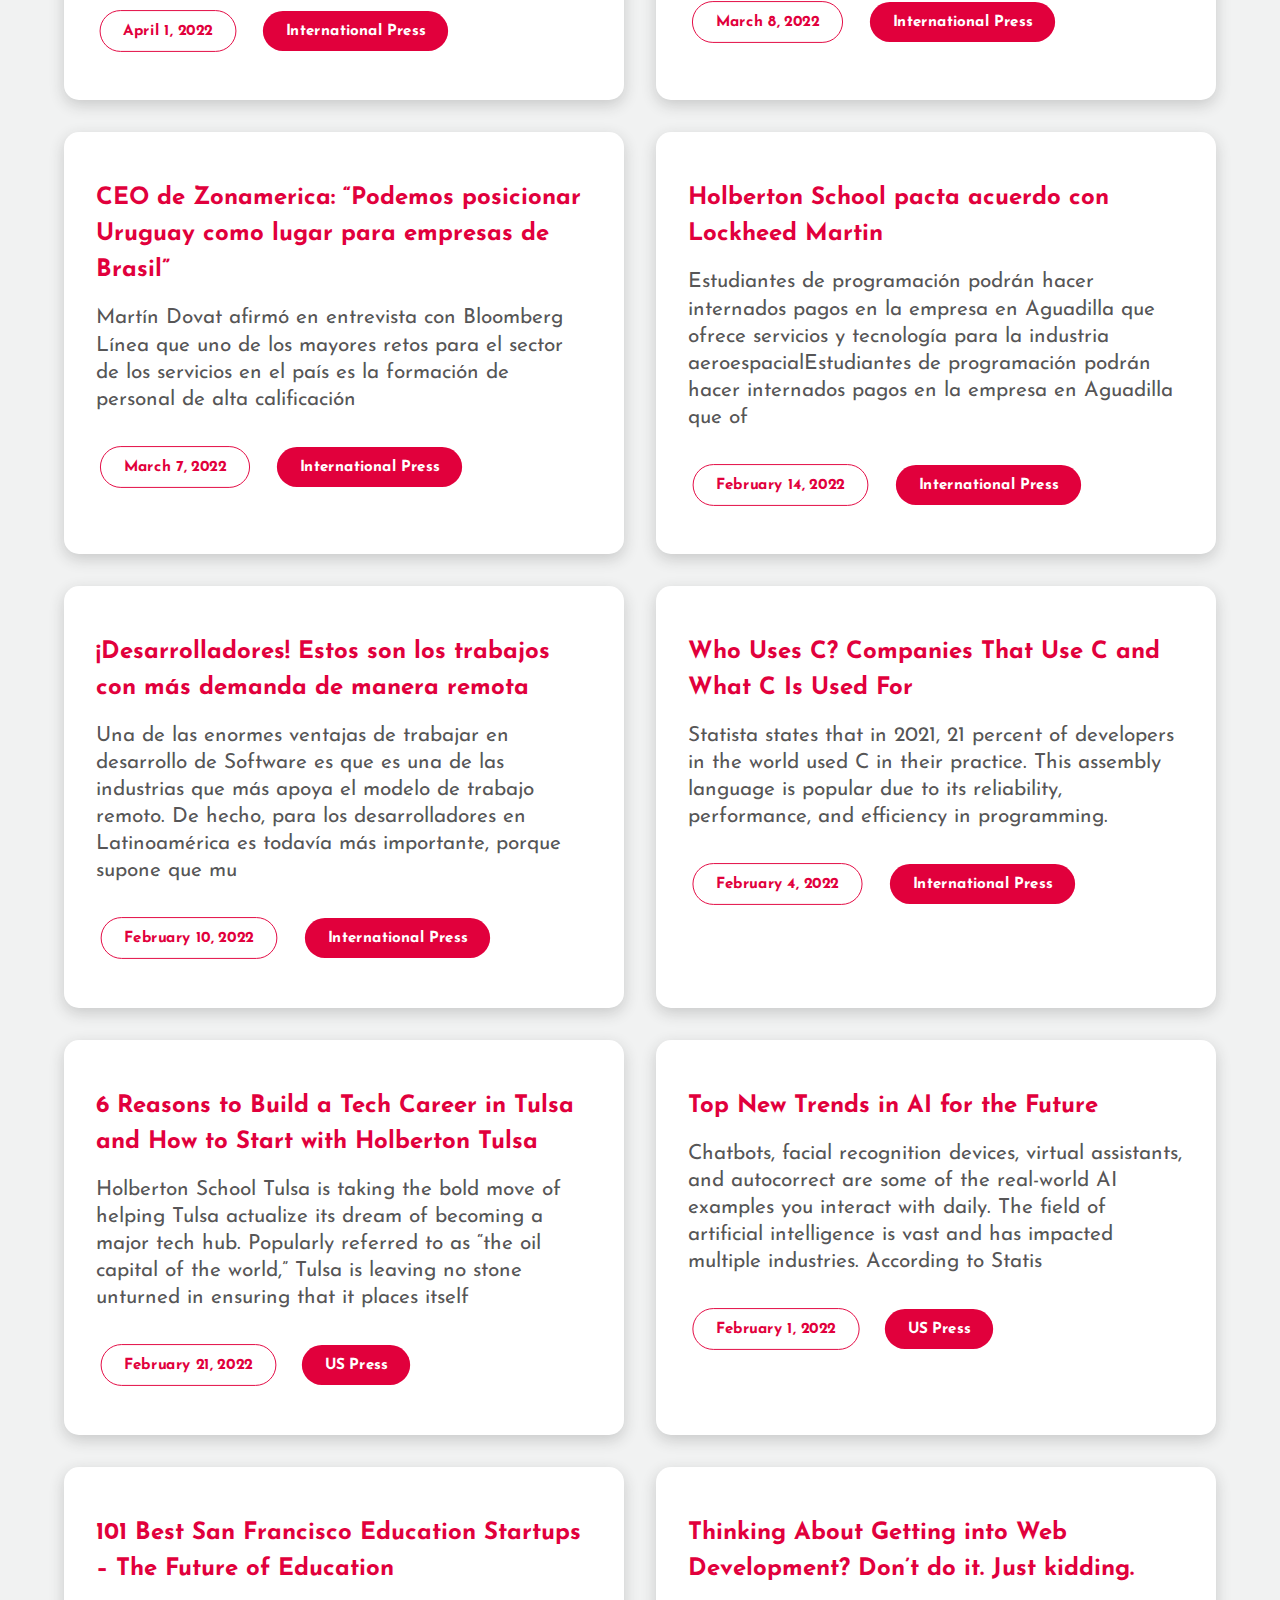
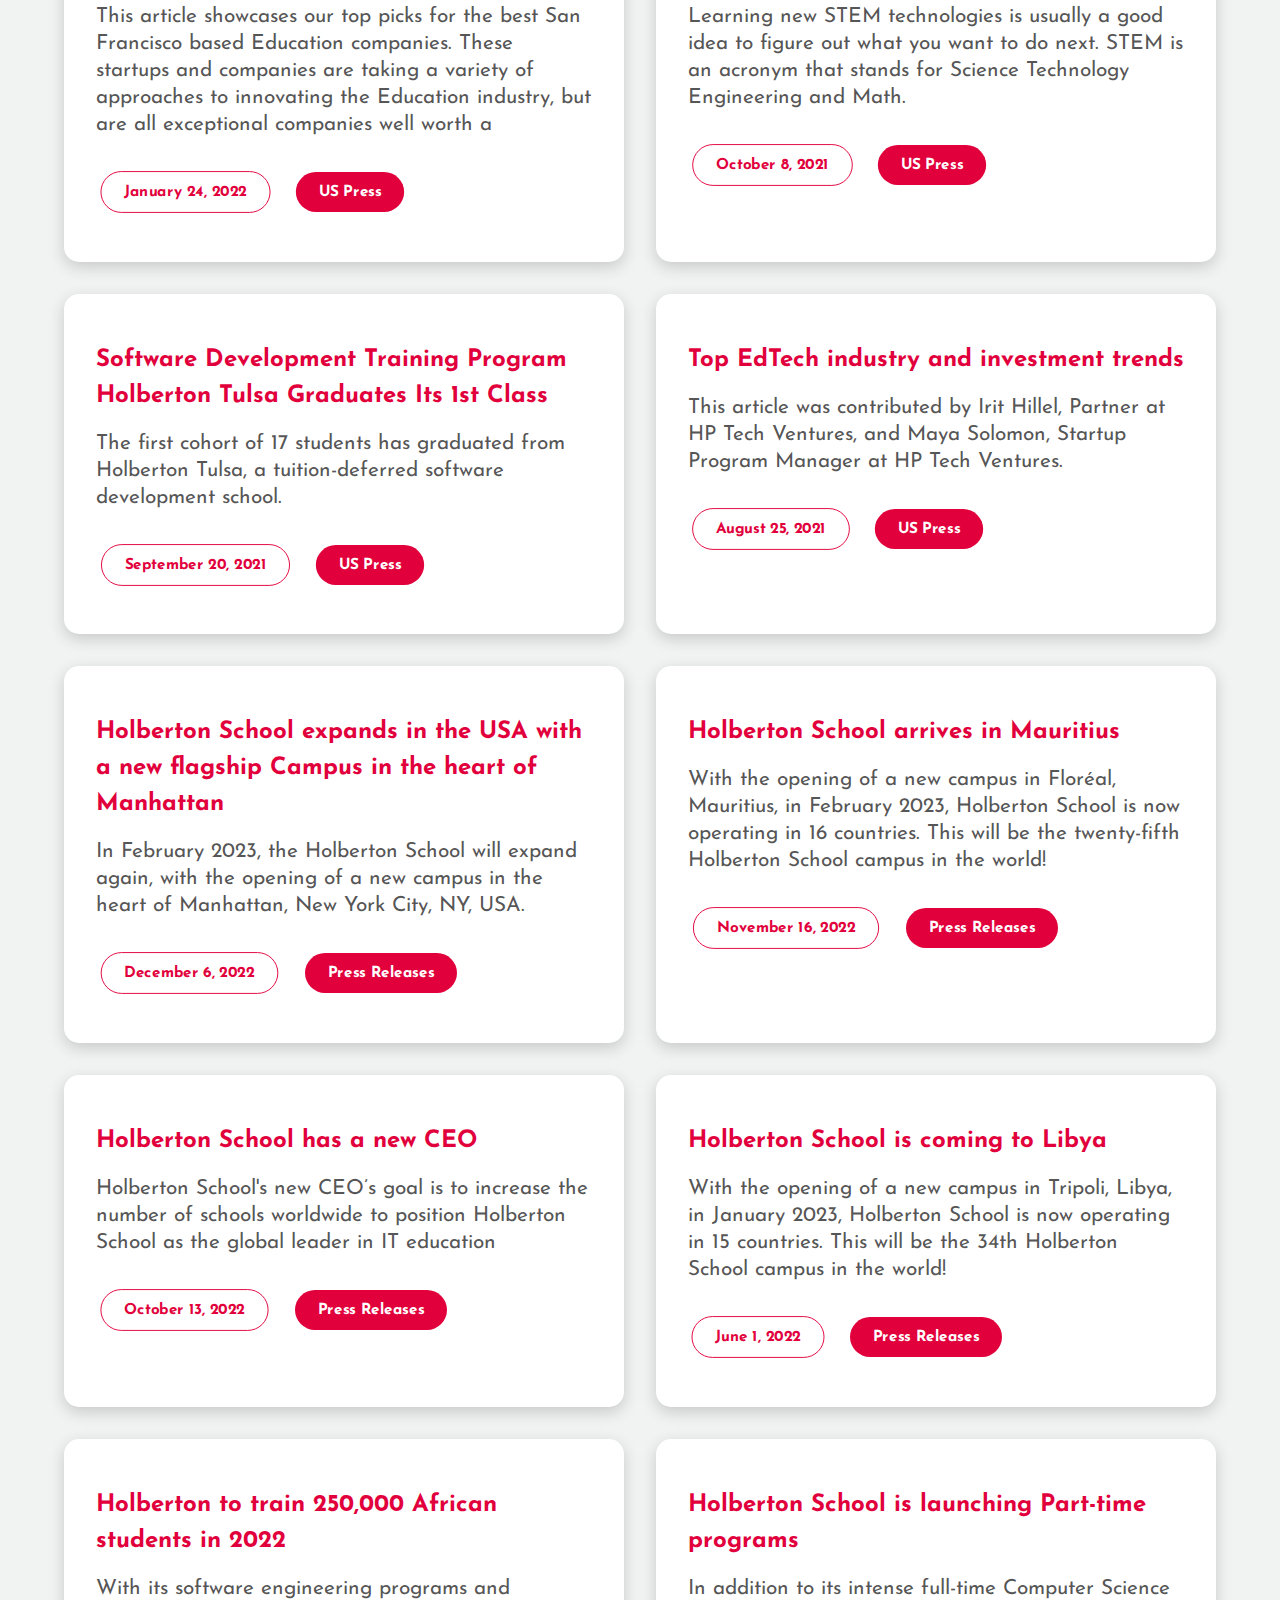
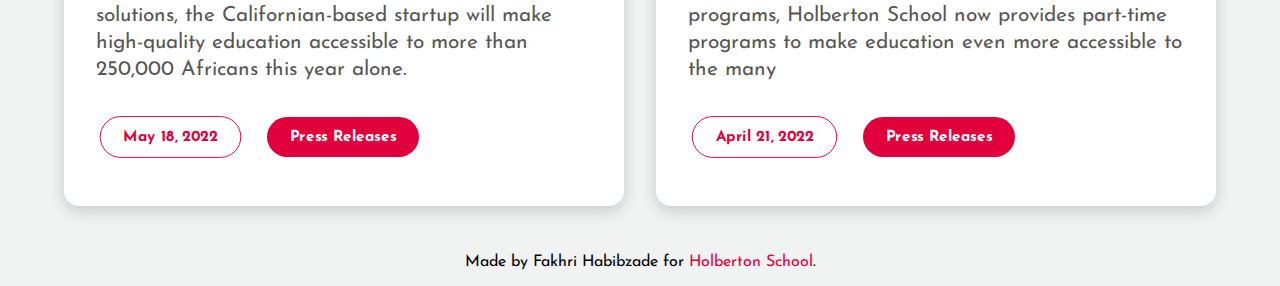
==== commit 65f3e6f8: "programs.html added" ====
--- a/press.html
+++ b/press.html
@@ -9,7 +9,7 @@
       rel="stylesheet"
     />
     <title>Holberton School - Press</title>
-    <script src="script.js"></script>
+    <script src="script-press.js"></script>
     <script
     async
     src="https://platform.twitter.com/widgets.js"
@@ -48,6 +48,7 @@
             <li><a href="index.html">Home</a></li>
             <li><a href="tweets.html">Tweets</a></li>
             <li><a href="press.html">Press</a></li>
+            <li><a href="programs.html">Programs</a></li>
           </ul>
         </nav>
       </div>
--- a/css/style.css
+++ b/css/style.css
@@ -517,6 +517,209 @@
 .tabs-content .tabs-about .btn:hover{
     transform: scale(0.95)!important;
 }
+
+/* Programs Page */
+
+.programs-page .hero{
+    padding-bottom: 3rem;
+}
+.programs-page .hero p{
+    font-size: 1.8rem;
+    color: var(--secondary-text-color);
+    margin: 2rem 0;
+}
+
+.programs-page .skills {
+    padding: 6rem 0;
+    background-color: var(--background-color);
+}
+
+.programs-page .skills .container{
+    display: flex;
+}
+
+.programs-page .divider-image{
+    height: 300px;
+    background: url('https://uploads-ssl.webflow.com/6105315644a26f77912a1ada/62543ee5f185db4d60b4735b_programs%20holberton%20school.png');
+    background-position: 50%;
+    background-size: cover;
+    transform: rotateY(-180deg);
+}
+.programs-page .skills .left,
+.programs-page .skills .right{
+    width: 100%;
+}
+
+.programs-page .skills .left h2{
+    font-size: 3rem;
+    font-weight: normal;
+    color: var(--primary-text-color);
+    line-height: 1.3;
+}
+
+.programs-page .skills .left p{
+    font-size: 1.3rem;
+    color: var(--secondary-text-color);
+    line-height: 1.3;
+    margin: 2rem 0;
+}
+
+.programs-page .skills .right .skill-card{
+    height: 100px;
+    width: 80%;
+    background-color: #fff;
+    padding: 1.5rem 1rem;
+    border-radius: 20px;
+    box-shadow: 4px 4px 15px rgb(41 39 40 / 20%);
+    margin: 0 auto;
+    margin-bottom: 2rem;
+    overflow: hidden;
+    transition: height 0.5s;
+}
+
+.programs-page .skills .right .card-head{
+    display: flex;
+    align-items: center;
+    justify-content: space-between;
+    cursor: pointer;
+    margin-bottom: 2rem;
+}
+
+
+.programs-page .skills .right .card-head .card-icon,
+.programs .options .icon{
+    width: 50px;
+    height: 50px;
+    background-color: #ffebf0;
+    border-radius: 48px;
+    margin-right: 16px;
+    padding: 5px 0;
+    display: flex;
+    align-items: center;
+    justify-content: center;
+}
+
+
+.programs-page .skills .right .card-head .card-icon img{
+    width: 60%;
+}
+
+.programs-page .skills .right .card-head h3{
+    color: var(--primary-text-color);
+    font-size: 1.4rem;
+    text-align: left;
+    flex-grow: 1;
+}
+
+.programs-page .skills .right .card-text{
+    font-size: 1.3rem;
+    line-height: 1.3;
+    color: var(--secondary-text-color);
+}
+
+.programs-page .divider-red-reverse{
+    background-color: unset!important;
+}
+
+.programs-page .programs{
+    padding: 5rem 0;
+}
+
+.programs-page .programs h2{
+    text-align: center;
+    font-weight: normal;
+    font-size: 3rem;
+}
+
+
+.programs-page .programs .program-list{
+    display: grid;
+    grid-template-columns: repeat(3, 1fr);
+    margin: 2rem 0;
+}
+
+.programs-page .program-list button{
+    border: none;
+    border-radius: 25px;
+    font-size: 1.1rem;
+    color: var(--primary-text-color);
+    cursor: pointer;
+}
+
+.programs-page .program-list button.primary-btn{
+    color: #fff;
+}
+
+.programs-page .program-list button.btn:hover{
+    transform: scale(0.95);
+}
+
+.programs-page .program-content{
+    display: flex;
+    box-shadow: 4px 4px 15px rgb(41 39 40 / 10%);
+    border-radius: 20px;
+}
+
+.programs-page .program-content .left{
+    width: 32%;
+}
+.programs-page .program-content .right{
+    width: 68%;
+}
+
+.programs-page .program-content .left img{
+    width: 100%;
+    height: 100%;
+    object-fit: cover;
+    border-top-left-radius: 20px;
+    border-bottom-left-radius: 20px;
+}
+
+.programs-page .program-content .right{
+    padding: 3rem 2rem;
+}
+
+.programs-page .program-content .right h2{
+    text-align: left;
+    font-weight: 600;
+    color: var(--primary-color);
+    margin-bottom: 2rem;
+}
+
+.programs-page .program-content .right p.teaser{
+    color: #8e898b;
+    font-weight: 500;
+    font-size: 2rem;
+    margin-bottom: 2rem;
+}
+
+
+.programs-page .program-content .right p{
+    color: var(--secondary-text-color);
+    font-size: 1.4rem;
+    line-height: 1.4;
+}
+
+
+.programs-page .program-content .options{
+    display: flex;
+    align-items: center;
+    margin: 2rem 0;
+}
+
+.programs-page .program-content .options .icon{
+    margin-right: 2rem;
+    flex: none;
+}
+
+
+.programs-page .program-content .options p{
+    color: #8e898b;
+    font-size: 1.2rem;
+}
+
+
+
 @media screen and (max-width: 1025px){
     header{
         height: 120px;
